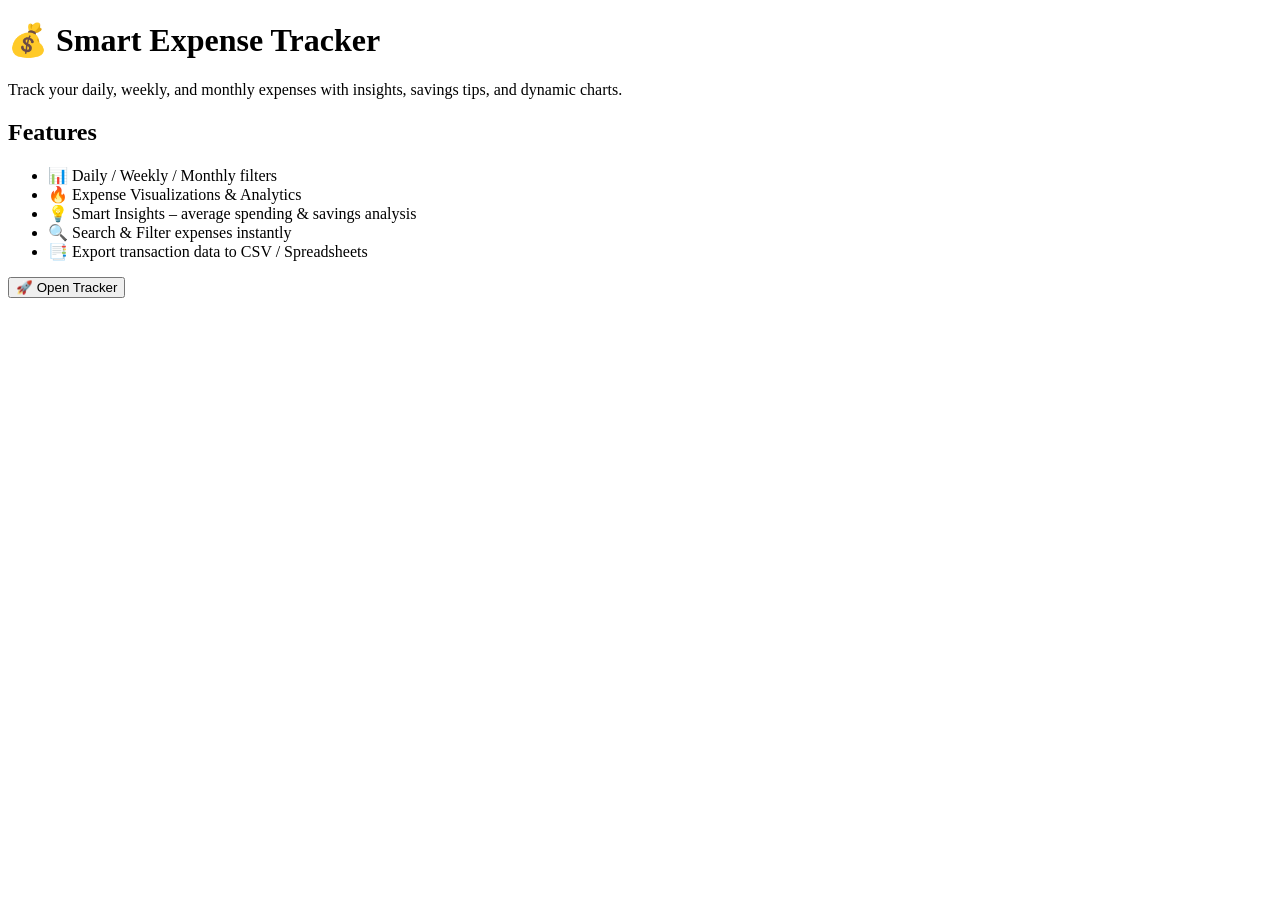
==== index.html @ 7752cffa "Expense Tracker files" ====
<!DOCTYPE html>
<html lang="en">
<head>
  <meta charset="UTF-8">
  <meta name="viewport" content="width=device-width, initial-scale=1.0">
  <title>Smart Expense Tracker - Home</title>
  <link rel="stylesheet" href="style.css">
</head>
<body class="front">
  <div class="front-page">
    <header>
      <h1>💰 Smart Expense Tracker</h1>
      <p>Track your daily, weekly, and monthly expenses with insights, savings tips, and dynamic charts.</p>
    </header>

    <section class="features">
      <h2>Features</h2>
      <ul>
        <li>📊 Daily / Weekly / Monthly filters</li>
        <li>🔥 Expense Visualizations & Analytics</li>
        <li>💡 Smart Insights – average spending & savings analysis</li>
        <li>🔍 Search & Filter expenses instantly</li>
        <li>📑 Export transaction data to CSV / Spreadsheets</li>
      </ul>
    </section>

    <section class="cta">
      <button class="action-btn" onclick="location.href='tracker.html'">🚀 Open Tracker</button>
    </section>
  </div>
</body>
</html>
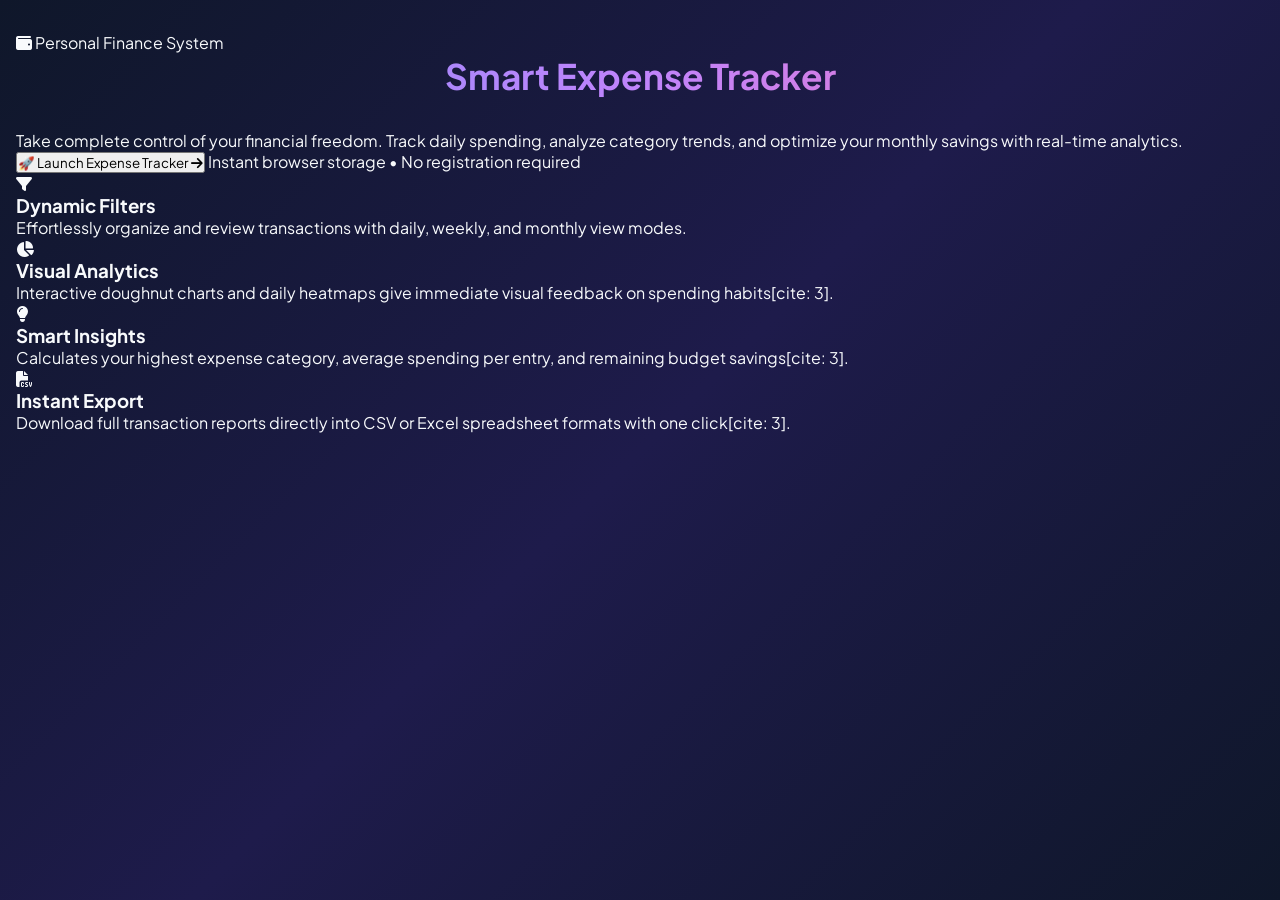
==== commit 597ba4f9: "Revamp landing page with new content and styles Updated the index.html file to change the title and " ====
--- a/index.html
+++ b/index.html
@@ -3,30 +3,57 @@
 <head>
   <meta charset="UTF-8">
   <meta name="viewport" content="width=device-width, initial-scale=1.0">
-  <title>Smart Expense Tracker - Home</title>
+  <title>Smart Expense Tracker - Welcome</title>
   <link rel="stylesheet" href="style.css">
+  <link rel="stylesheet" href="https://cdnjs.cloudflare.com/ajax/libs/font-awesome/6.4.0/css/all.min.css">
 </head>
-<body class="front">
-  <div class="front-page">
-    <header>
-      <h1>💰 Smart Expense Tracker</h1>
-      <p>Track your daily, weekly, and monthly expenses with insights, savings tips, and dynamic charts.</p>
+<body class="landing-body">
+  <div class="landing-container">
+    
+    <!-- Hero Header -->
+    <header class="hero-header">
+      <div class="app-badge"><i class="fa-solid fa-wallet"></i> Personal Finance System</div>
+      <h1>Smart Expense Tracker</h1>
+      <p class="hero-subtitle">
+        Take complete control of your financial freedom. Track daily spending, analyze category trends, and optimize your monthly savings with real-time analytics.
+      </p>
     </header>
 
-    <section class="features">
-      <h2>Features</h2>
-      <ul>
-        <li>📊 Daily / Weekly / Monthly filters</li>
-        <li>🔥 Expense Visualizations & Analytics</li>
-        <li>💡 Smart Insights – average spending & savings analysis</li>
-        <li>🔍 Search & Filter expenses instantly</li>
-        <li>📑 Export transaction data to CSV / Spreadsheets</li>
-      </ul>
+    <!-- Prominent Action Call -->
+    <div class="hero-cta">
+      <button class="btn-hero-cta" onclick="location.href='tracker.html'">
+        🚀 Launch Expense Tracker <i class="fa-solid fa-arrow-right"></i>
+      </button>
+      <span class="cta-note">Instant browser storage • No registration required</span>
+    </div>
+
+    <!-- Feature Grid Highlights -->
+    <section class="info-grid">
+      <div class="info-card">
+        <div class="card-icon cyan"><i class="fa-solid fa-filter"></i></div>
+        <h3>Dynamic Filters</h3>
+        <p>Effortlessly organize and review transactions with daily, weekly, and monthly view modes.</p>
+      </div>
+
+      <div class="info-card purple">
+        <div class="card-icon purple"><i class="fa-solid fa-chart-pie"></i></div>
+        <h3>Visual Analytics</h3>
+        <p>Interactive doughnut charts and daily heatmaps give immediate visual feedback on spending habits[cite: 3].</p>
+      </div>
+
+      <div class="info-card amber">
+        <div class="card-icon amber"><i class="fa-solid fa-lightbulb"></i></div>
+        <h3>Smart Insights</h3>
+        <p>Calculates your highest expense category, average spending per entry, and remaining budget savings[cite: 3].</p>
+      </div>
+
+      <div class="info-card green">
+        <div class="card-icon green"><i class="fa-solid fa-file-csv"></i></div>
+        <h3>Instant Export</h3>
+        <p>Download full transaction reports directly into CSV or Excel spreadsheet formats with one click[cite: 3].</p>
+      </div>
     </section>
 
-    <section class="cta">
-      <button class="action-btn" onclick="location.href='tracker.html'">🚀 Open Tracker</button>
-    </section>
   </div>
 </body>
-</html>+</html>
--- a/style.css
+++ b/style.css
@@ -0,0 +1,255 @@
+/* =========================================================
+   🌟 Modern Glassmorphism & Neon Dashboard Theme
+   ========================================================= */
+@import url('https://fonts.googleapis.com/css2?family=Plus+Jakarta+Sans:wght@300;400;500;600;700&display=swap');
+
+:root {
+  --bg-gradient: linear-gradient(135deg, #0f172a 0%, #1e1b4b 50%, #0f172a 100%);
+  --glass-bg: rgba(30, 41, 59, 0.7);
+  --glass-border: rgba(255, 255, 255, 0.08);
+  --glass-hover: rgba(255, 255, 255, 0.12);
+  
+  --primary: #6366f1;
+  --primary-glow: rgba(99, 102, 241, 0.4);
+  --accent-cyan: #06b6d4;
+  --accent-pink: #ec4899;
+  --accent-green: #10b981;
+  --accent-amber: #f59e0b;
+  --accent-red: #ef4444;
+
+  --text-main: #f8fafc;
+  --text-muted: #94a3b8;
+}
+
+* {
+  box-sizing: border-box;
+  margin: 0;
+  padding: 0;
+  font-family: 'Plus Jakarta Sans', sans-serif;
+}
+
+body {
+  background: var(--bg-gradient);
+  color: var(--text-main);
+  min-height: 100vh;
+  padding: 2rem 1rem;
+}
+
+/* Container */
+.container {
+  max-width: 1200px;
+  margin: 0 auto;
+  background: var(--glass-bg);
+  backdrop-filter: blur(16px);
+  -webkit-backdrop-filter: blur(16px);
+  border: 1px solid var(--glass-border);
+  border-radius: 24px;
+  padding: 2.5rem;
+  box-shadow: 0 20px 50px rgba(0, 0, 0, 0.5);
+}
+
+/* Header */
+h1 {
+  font-size: 2.2rem;
+  font-weight: 700;
+  background: linear-gradient(90deg, #818cf8, #c084fc, #f472b6);
+  background-clip: text;
+  -webkit-background-clip: text;
+  -webkit-text-fill-color: transparent;
+  text-align: center;
+  margin-bottom: 2rem;
+}
+
+/* Metric Cards Grid */
+.dashboard-metrics {
+  display: grid;
+  grid-template-columns: repeat(auto-fit, minmax(220px, 1fr));
+  gap: 1.25rem;
+  margin-bottom: 2rem;
+}
+
+.metric-card {
+  background: rgba(15, 23, 42, 0.6);
+  border: 1px solid var(--glass-border);
+  border-radius: 18px;
+  padding: 1.25rem;
+  transition: transform 0.3s ease, border-color 0.3s ease;
+  position: relative;
+  overflow: hidden;
+}
+
+.metric-card:hover {
+  transform: translateY(-4px);
+  border-color: rgba(255, 255, 255, 0.2);
+}
+
+.metric-card h3 {
+  font-size: 0.85rem;
+  text-transform: uppercase;
+  letter-spacing: 1px;
+  color: var(--text-muted);
+  margin-bottom: 0.5rem;
+}
+
+.metric-card .value {
+  font-size: 1.8rem;
+  font-weight: 700;
+  color: var(--text-main);
+}
+
+.metric-card.purple { border-top: 4px solid var(--primary); }
+.metric-card.green { border-top: 4px solid var(--accent-green); }
+.metric-card.amber { border-top: 4px solid var(--accent-amber); }
+.metric-card.pink { border-top: 4px solid var(--accent-pink); }
+
+/* Input Form */
+#expense-form {
+  display: grid;
+  grid-template-columns: repeat(auto-fit, minmax(180px, 1fr)) auto;
+  gap: 1rem;
+  background: rgba(15, 23, 42, 0.4);
+  padding: 1.25rem;
+  border-radius: 16px;
+  border: 1px solid var(--glass-border);
+  margin-bottom: 2rem;
+}
+
+input, select {
+  background: rgba(30, 41, 59, 0.8);
+  border: 1px solid var(--glass-border);
+  color: var(--text-main);
+  padding: 0.8rem 1rem;
+  border-radius: 12px;
+  outline: none;
+  transition: border-color 0.3s ease, box-shadow 0.3s ease;
+}
+
+input:focus, select:focus {
+  border-color: var(--primary);
+  box-shadow: 0 0 12px var(--primary-glow);
+}
+
+/* Buttons */
+.btn {
+  padding: 0.8rem 1.5rem;
+  border-radius: 12px;
+  font-weight: 600;
+  cursor: pointer;
+  border: none;
+  transition: all 0.3s ease;
+  display: inline-flex;
+  align-items: center;
+  justify-content: center;
+  gap: 0.5rem;
+}
+
+.btn-primary {
+  background: linear-gradient(135deg, #6366f1, #a855f7);
+  color: white;
+  box-shadow: 0 4px 15px var(--primary-glow);
+}
+
+.btn-primary:hover {
+  transform: scale(1.03);
+  box-shadow: 0 6px 20px rgba(168, 85, 247, 0.5);
+}
+
+.btn-action {
+  background: rgba(255, 255, 255, 0.05);
+  border: 1px solid var(--glass-border);
+  color: var(--text-main);
+}
+
+.btn-action:hover {
+  background: var(--glass-hover);
+  border-color: rgba(255, 255, 255, 0.2);
+}
+
+/* Filters */
+.filters-bar {
+  display: flex;
+  flex-wrap: wrap;
+  gap: 1rem;
+  margin-bottom: 1.5rem;
+  align-items: center;
+}
+
+/* Table */
+.table-wrapper {
+  overflow-x: auto;
+  border-radius: 16px;
+  border: 1px solid var(--glass-border);
+  background: rgba(15, 23, 42, 0.5);
+  margin-bottom: 2rem;
+}
+
+table {
+  width: 100%;
+  border-collapse: collapse;
+  text-align: left;
+}
+
+th, td {
+  padding: 1rem 1.25rem;
+  border-bottom: 1px solid var(--glass-border);
+}
+
+th {
+  background: rgba(30, 41, 59, 0.8);
+  color: var(--text-muted);
+  font-weight: 600;
+  font-size: 0.85rem;
+  text-transform: uppercase;
+}
+
+tr:hover {
+  background: rgba(255, 255, 255, 0.02);
+}
+
+.badge {
+  padding: 0.3rem 0.8rem;
+  border-radius: 20px;
+  font-size: 0.75rem;
+  font-weight: 600;
+}
+
+.badge-food { background: rgba(236, 72, 153, 0.2); color: #f472b6; }
+.badge-travel { background: rgba(6, 182, 212, 0.2); color: #22d3ee; }
+.badge-bills { background: rgba(245, 158, 11, 0.2); color: #fbbf24; }
+.badge-shopping { background: rgba(168, 85, 247, 0.2); color: #c084fc; }
+.badge-others { background: rgba(16, 185, 129, 0.2); color: #34d399; }
+
+/* Action Icons */
+.btn-icon {
+  background: none;
+  border: none;
+  cursor: pointer;
+  padding: 0.4rem;
+  border-radius: 8px;
+  transition: background 0.2s ease;
+}
+
+.btn-icon.edit { color: #fbbf24; }
+.btn-icon.delete { color: #f87171; }
+.btn-icon:hover { background: rgba(255, 255, 255, 0.1); }
+
+/* Charts Layout */
+.charts-grid {
+  display: grid;
+  grid-template-columns: repeat(auto-fit, minmax(320px, 1fr));
+  gap: 1.5rem;
+  margin-top: 2rem;
+}
+
+.chart-card {
+  background: rgba(15, 23, 42, 0.6);
+  border: 1px solid var(--glass-border);
+  border-radius: 20px;
+  padding: 1.5rem;
+}
+
+.chart-card h2 {
+  font-size: 1.1rem;
+  color: var(--text-muted);
+  margin-bottom: 1rem;
+}
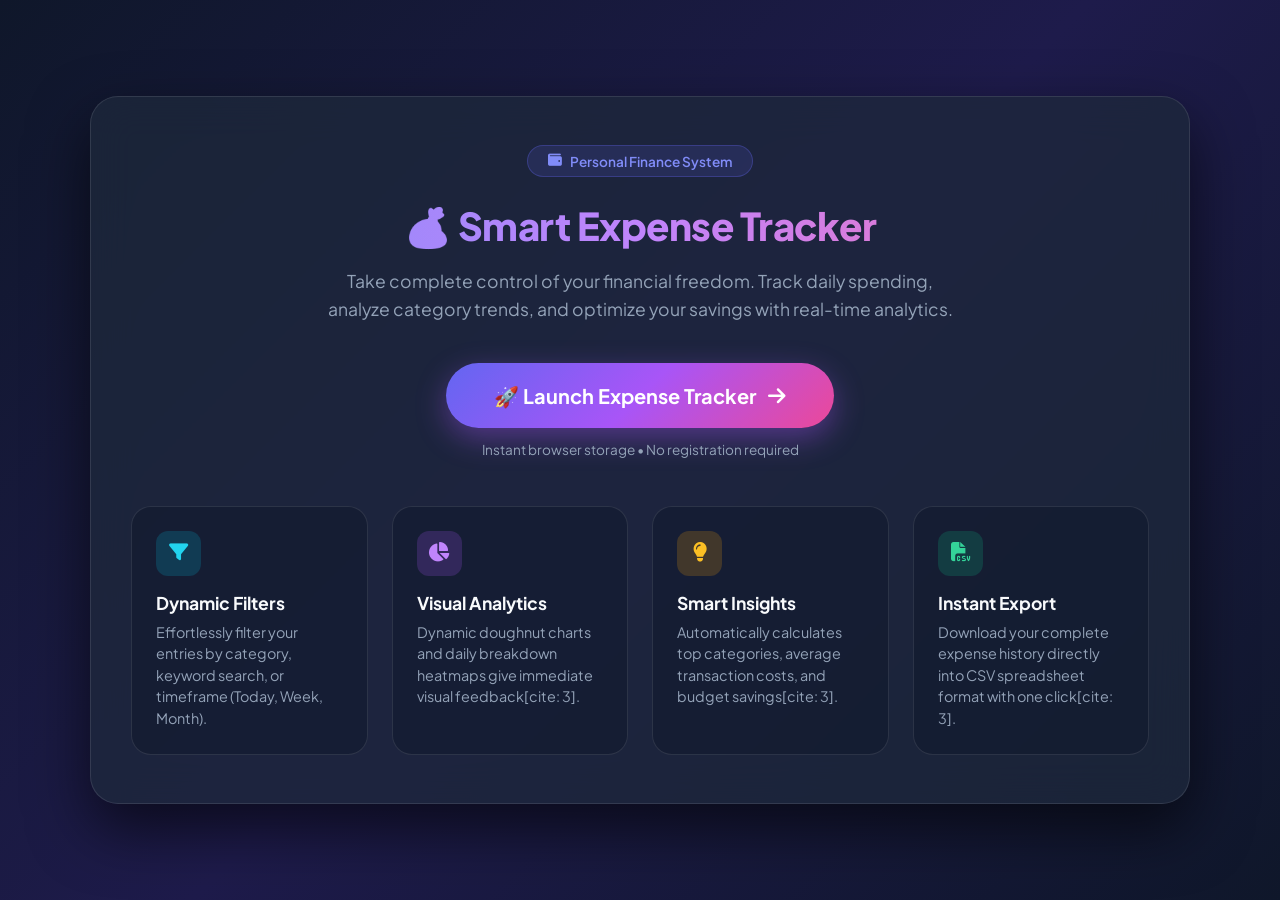
==== commit 89c72eb9: "Refactor index.html for improved layout and content Updated the title and improved content structure" ====
--- a/index.html
+++ b/index.html
@@ -3,23 +3,20 @@
 <head>
   <meta charset="UTF-8">
   <meta name="viewport" content="width=device-width, initial-scale=1.0">
-  <title>Smart Expense Tracker - Welcome</title>
+  <title>Smart Expense Tracker - Home</title>
   <link rel="stylesheet" href="style.css">
   <link rel="stylesheet" href="https://cdnjs.cloudflare.com/ajax/libs/font-awesome/6.4.0/css/all.min.css">
 </head>
-<body class="landing-body">
-  <div class="landing-container">
+<body>
+  <div class="container" style="text-align: center;">
     
-    <!-- Hero Header -->
-    <header class="hero-header">
-      <div class="app-badge"><i class="fa-solid fa-wallet"></i> Personal Finance System</div>
-      <h1>Smart Expense Tracker</h1>
-      <p class="hero-subtitle">
-        Take complete control of your financial freedom. Track daily spending, analyze category trends, and optimize your monthly savings with real-time analytics.
-      </p>
-    </header>
+    <div class="app-badge"><i class="fa-solid fa-wallet"></i> Personal Finance System</div>
+    <h1>💰 Smart Expense Tracker</h1>
+    <p class="subtitle">
+      Take complete control of your financial freedom. Track daily spending, analyze category trends, and optimize your savings with real-time analytics.
+    </p>
 
-    <!-- Prominent Action Call -->
+    <!-- Prominent Big Button -->
     <div class="hero-cta">
       <button class="btn-hero-cta" onclick="location.href='tracker.html'">
         🚀 Launch Expense Tracker <i class="fa-solid fa-arrow-right"></i>
@@ -27,30 +24,30 @@
       <span class="cta-note">Instant browser storage • No registration required</span>
     </div>
 
-    <!-- Feature Grid Highlights -->
+    <!-- Features Overview -->
     <section class="info-grid">
       <div class="info-card">
         <div class="card-icon cyan"><i class="fa-solid fa-filter"></i></div>
         <h3>Dynamic Filters</h3>
-        <p>Effortlessly organize and review transactions with daily, weekly, and monthly view modes.</p>
+        <p>Effortlessly filter your entries by category, keyword search, or timeframe (Today, Week, Month).</p>
       </div>
 
       <div class="info-card purple">
         <div class="card-icon purple"><i class="fa-solid fa-chart-pie"></i></div>
         <h3>Visual Analytics</h3>
-        <p>Interactive doughnut charts and daily heatmaps give immediate visual feedback on spending habits[cite: 3].</p>
+        <p>Dynamic doughnut charts and daily breakdown heatmaps give immediate visual feedback[cite: 3].</p>
       </div>
 
       <div class="info-card amber">
         <div class="card-icon amber"><i class="fa-solid fa-lightbulb"></i></div>
         <h3>Smart Insights</h3>
-        <p>Calculates your highest expense category, average spending per entry, and remaining budget savings[cite: 3].</p>
+        <p>Automatically calculates top categories, average transaction costs, and budget savings[cite: 3].</p>
       </div>
 
       <div class="info-card green">
         <div class="card-icon green"><i class="fa-solid fa-file-csv"></i></div>
         <h3>Instant Export</h3>
-        <p>Download full transaction reports directly into CSV or Excel spreadsheet formats with one click[cite: 3].</p>
+        <p>Download your complete expense history directly into CSV spreadsheet format with one click[cite: 3].</p>
       </div>
     </section>
 
--- a/style.css
+++ b/style.css
@@ -1,12 +1,12 @@
 /* =========================================================
-   🌟 Modern Glassmorphism & Neon Dashboard Theme
+   🌟 Master Glassmorphism & Dark Theme (All Pages)
    ========================================================= */
-@import url('https://fonts.googleapis.com/css2?family=Plus+Jakarta+Sans:wght@300;400;500;600;700&display=swap');
+@import url('https://fonts.googleapis.com/css2?family=Plus+Jakarta+Sans:wght@300;400;500;600;700;800&display=swap');
 
 :root {
   --bg-gradient: linear-gradient(135deg, #0f172a 0%, #1e1b4b 50%, #0f172a 100%);
-  --glass-bg: rgba(30, 41, 59, 0.7);
-  --glass-border: rgba(255, 255, 255, 0.08);
+  --glass-bg: rgba(30, 41, 59, 0.75);
+  --glass-border: rgba(255, 255, 255, 0.1);
   --glass-hover: rgba(255, 255, 255, 0.12);
   
   --primary: #6366f1;
@@ -32,58 +32,181 @@
   background: var(--bg-gradient);
   color: var(--text-main);
   min-height: 100vh;
-  padding: 2rem 1rem;
-}
-
-/* Container */
+  padding: 2.5rem 1rem;
+  display: flex;
+  justify-content: center;
+  align-items: center;
+}
+
+/* Base Glass Container */
 .container {
-  max-width: 1200px;
+  max-width: 1100px;
+  width: 100%;
   margin: 0 auto;
   background: var(--glass-bg);
-  backdrop-filter: blur(16px);
-  -webkit-backdrop-filter: blur(16px);
-  border: 1px solid var(--glass-border);
-  border-radius: 24px;
-  padding: 2.5rem;
-  box-shadow: 0 20px 50px rgba(0, 0, 0, 0.5);
-}
-
-/* Header */
+  backdrop-filter: blur(20px);
+  -webkit-backdrop-filter: blur(20px);
+  border: 1px solid var(--glass-border);
+  border-radius: 28px;
+  padding: 3rem 2.5rem;
+  box-shadow: 0 25px 60px rgba(0, 0, 0, 0.6);
+  animation: fadeIn 0.6s ease-out;
+}
+
+/* Main Gradient Titles */
 h1 {
-  font-size: 2.2rem;
-  font-weight: 700;
+  font-size: 2.4rem;
+  font-weight: 800;
   background: linear-gradient(90deg, #818cf8, #c084fc, #f472b6);
-  background-clip: text;
   -webkit-background-clip: text;
   -webkit-text-fill-color: transparent;
   text-align: center;
   margin-bottom: 2rem;
-}
-
-/* Metric Cards Grid */
-.dashboard-metrics {
+  letter-spacing: -0.5px;
+}
+
+h2 {
+  font-size: 1.25rem;
+  color: var(--text-muted);
+  margin-bottom: 1.2rem;
+  font-weight: 600;
+}
+
+/* Header Subtitle text */
+.subtitle {
+  font-size: 1.1rem;
+  color: var(--text-muted);
+  text-align: center;
+  max-width: 650px;
+  margin: -1rem auto 2.5rem auto;
+  line-height: 1.6;
+}
+
+/* =========================================================
+   🏠 Page 1: Landing Page (index.html)
+   ========================================================= */
+.app-badge {
+  display: inline-flex;
+  align-items: center;
+  gap: 0.5rem;
+  background: rgba(99, 102, 241, 0.15);
+  color: #818cf8;
+  border: 1px solid rgba(99, 102, 241, 0.3);
+  padding: 0.4rem 1.2rem;
+  border-radius: 30px;
+  font-size: 0.85rem;
+  font-weight: 600;
+  margin-bottom: 1.5rem;
+}
+
+.hero-cta {
+  display: flex;
+  flex-direction: column;
+  align-items: center;
+  gap: 0.8rem;
+  margin-bottom: 3rem;
+}
+
+.btn-hero-cta {
+  font-size: 1.25rem;
+  font-weight: 700;
+  padding: 1.2rem 3rem;
+  border-radius: 50px;
+  background: linear-gradient(135deg, #6366f1 0%, #a855f7 50%, #ec4899 100%);
+  color: #ffffff;
+  border: none;
+  cursor: pointer;
+  box-shadow: 0 10px 30px rgba(168, 85, 247, 0.4);
+  transition: transform 0.3s ease, box-shadow 0.3s ease;
+  display: inline-flex;
+  align-items: center;
+  gap: 0.8rem;
+  text-decoration: none;
+}
+
+.btn-hero-cta:hover {
+  transform: translateY(-4px) scale(1.03);
+  box-shadow: 0 15px 40px rgba(168, 85, 247, 0.6);
+}
+
+.cta-note {
+  font-size: 0.85rem;
+  color: var(--text-muted);
+}
+
+.info-grid {
   display: grid;
-  grid-template-columns: repeat(auto-fit, minmax(220px, 1fr));
+  grid-template-columns: repeat(auto-fit, minmax(200px, 1fr));
+  gap: 1.5rem;
+  text-align: left;
+}
+
+.info-card {
+  background: rgba(15, 23, 42, 0.5);
+  border: 1px solid var(--glass-border);
+  border-radius: 20px;
+  padding: 1.5rem;
+  transition: transform 0.3s ease, border-color 0.3s ease;
+}
+
+.info-card:hover {
+  transform: translateY(-5px);
+  border-color: rgba(255, 255, 255, 0.2);
+}
+
+.card-icon {
+  width: 45px;
+  height: 45px;
+  border-radius: 12px;
+  display: flex;
+  align-items: center;
+  justify-content: center;
+  font-size: 1.2rem;
+  margin-bottom: 1rem;
+}
+
+.card-icon.cyan { background: rgba(6, 182, 212, 0.2); color: #22d3ee; }
+.card-icon.purple { background: rgba(168, 85, 247, 0.2); color: #c084fc; }
+.card-icon.amber { background: rgba(245, 158, 11, 0.2); color: #fbbf24; }
+.card-icon.green { background: rgba(16, 185, 129, 0.2); color: #34d399; }
+
+.info-card h3 {
+  font-size: 1.1rem;
+  margin-bottom: 0.5rem;
+  color: var(--text-main);
+}
+
+.info-card p {
+  font-size: 0.9rem;
+  color: var(--text-muted);
+  line-height: 1.5;
+}
+
+/* =========================================================
+   📊 Dashboard & Analytics Metrics (tracker.html & chart.html)
+   ========================================================= */
+.dashboard-metrics, .insights {
+  display: grid;
+  grid-template-columns: repeat(auto-fit, minmax(200px, 1fr));
   gap: 1.25rem;
-  margin-bottom: 2rem;
-}
-
-.metric-card {
+  margin-bottom: 2.5rem;
+}
+
+.metric-card, .insight-box {
   background: rgba(15, 23, 42, 0.6);
   border: 1px solid var(--glass-border);
   border-radius: 18px;
-  padding: 1.25rem;
+  padding: 1.5rem;
+  text-align: center;
   transition: transform 0.3s ease, border-color 0.3s ease;
-  position: relative;
-  overflow: hidden;
-}
-
-.metric-card:hover {
+}
+
+.metric-card:hover, .insight-box:hover {
   transform: translateY(-4px);
   border-color: rgba(255, 255, 255, 0.2);
 }
 
-.metric-card h3 {
+.metric-card h3, .insight-box h3 {
   font-size: 0.85rem;
   text-transform: uppercase;
   letter-spacing: 1px;
@@ -91,18 +214,18 @@
   margin-bottom: 0.5rem;
 }
 
-.metric-card .value {
+.metric-card .value, .insight-box p {
   font-size: 1.8rem;
   font-weight: 700;
   color: var(--text-main);
 }
 
-.metric-card.purple { border-top: 4px solid var(--primary); }
-.metric-card.green { border-top: 4px solid var(--accent-green); }
-.metric-card.amber { border-top: 4px solid var(--accent-amber); }
-.metric-card.pink { border-top: 4px solid var(--accent-pink); }
-
-/* Input Form */
+.metric-card.purple, .insight-box.purple { border-top: 4px solid var(--primary); }
+.metric-card.green, .insight-box.green { border-top: 4px solid var(--accent-green); }
+.metric-card.amber, .insight-box.amber { border-top: 4px solid var(--accent-amber); }
+.metric-card.pink, .insight-box.pink { border-top: 4px solid var(--accent-pink); }
+
+/* Form inputs & controls */
 #expense-form {
   display: grid;
   grid-template-columns: repeat(auto-fit, minmax(180px, 1fr)) auto;
@@ -121,6 +244,7 @@
   padding: 0.8rem 1rem;
   border-radius: 12px;
   outline: none;
+  font-size: 0.95rem;
   transition: border-color 0.3s ease, box-shadow 0.3s ease;
 }
 
@@ -129,44 +253,7 @@
   box-shadow: 0 0 12px var(--primary-glow);
 }
 
-/* Buttons */
-.btn {
-  padding: 0.8rem 1.5rem;
-  border-radius: 12px;
-  font-weight: 600;
-  cursor: pointer;
-  border: none;
-  transition: all 0.3s ease;
-  display: inline-flex;
-  align-items: center;
-  justify-content: center;
-  gap: 0.5rem;
-}
-
-.btn-primary {
-  background: linear-gradient(135deg, #6366f1, #a855f7);
-  color: white;
-  box-shadow: 0 4px 15px var(--primary-glow);
-}
-
-.btn-primary:hover {
-  transform: scale(1.03);
-  box-shadow: 0 6px 20px rgba(168, 85, 247, 0.5);
-}
-
-.btn-action {
-  background: rgba(255, 255, 255, 0.05);
-  border: 1px solid var(--glass-border);
-  color: var(--text-main);
-}
-
-.btn-action:hover {
-  background: var(--glass-hover);
-  border-color: rgba(255, 255, 255, 0.2);
-}
-
-/* Filters */
-.filters-bar {
+.filters, .filters-bar {
   display: flex;
   flex-wrap: wrap;
   gap: 1rem;
@@ -174,8 +261,43 @@
   align-items: center;
 }
 
-/* Table */
-.table-wrapper {
+/* Button Classes */
+.action-btn, .btn {
+  padding: 0.8rem 1.6rem;
+  border-radius: 12px;
+  font-weight: 600;
+  font-size: 0.95rem;
+  cursor: pointer;
+  border: 1px solid var(--glass-border);
+  background: rgba(255, 255, 255, 0.06);
+  color: var(--text-main);
+  transition: all 0.3s ease;
+  display: inline-flex;
+  align-items: center;
+  justify-content: center;
+  gap: 0.5rem;
+  text-decoration: none;
+}
+
+.action-btn:hover, .btn:hover {
+  background: var(--glass-hover);
+  border-color: rgba(255, 255, 255, 0.25);
+  transform: translateY(-2px);
+}
+
+.btn-primary {
+  background: linear-gradient(135deg, #6366f1, #a855f7);
+  border: none;
+  box-shadow: 0 4px 15px var(--primary-glow);
+}
+
+.btn-primary:hover {
+  transform: scale(1.03);
+  box-shadow: 0 6px 20px rgba(168, 85, 247, 0.5);
+}
+
+/* Table Styling */
+.expense-table, .table-wrapper {
   overflow-x: auto;
   border-radius: 16px;
   border: 1px solid var(--glass-border);
@@ -219,7 +341,6 @@
 .badge-shopping { background: rgba(168, 85, 247, 0.2); color: #c084fc; }
 .badge-others { background: rgba(16, 185, 129, 0.2); color: #34d399; }
 
-/* Action Icons */
 .btn-icon {
   background: none;
   border: none;
@@ -227,29 +348,32 @@
   padding: 0.4rem;
   border-radius: 8px;
   transition: background 0.2s ease;
-}
-
-.btn-icon.edit { color: #fbbf24; }
-.btn-icon.delete { color: #f87171; }
+  font-size: 1.1rem;
+}
+
 .btn-icon:hover { background: rgba(255, 255, 255, 0.1); }
 
 /* Charts Layout */
-.charts-grid {
+.charts, .charts-grid {
   display: grid;
   grid-template-columns: repeat(auto-fit, minmax(320px, 1fr));
   gap: 1.5rem;
   margin-top: 2rem;
 }
 
-.chart-card {
+.chart, .chart-card {
   background: rgba(15, 23, 42, 0.6);
   border: 1px solid var(--glass-border);
   border-radius: 20px;
   padding: 1.5rem;
-}
-
-.chart-card h2 {
-  font-size: 1.1rem;
-  color: var(--text-muted);
-  margin-bottom: 1rem;
-}
+  text-align: center;
+}
+
+canvas {
+  max-width: 100%;
+}
+
+@keyframes fadeIn {
+  from { opacity: 0; transform: translateY(15px); }
+  to { opacity: 1; transform: translateY(0); }
+}
